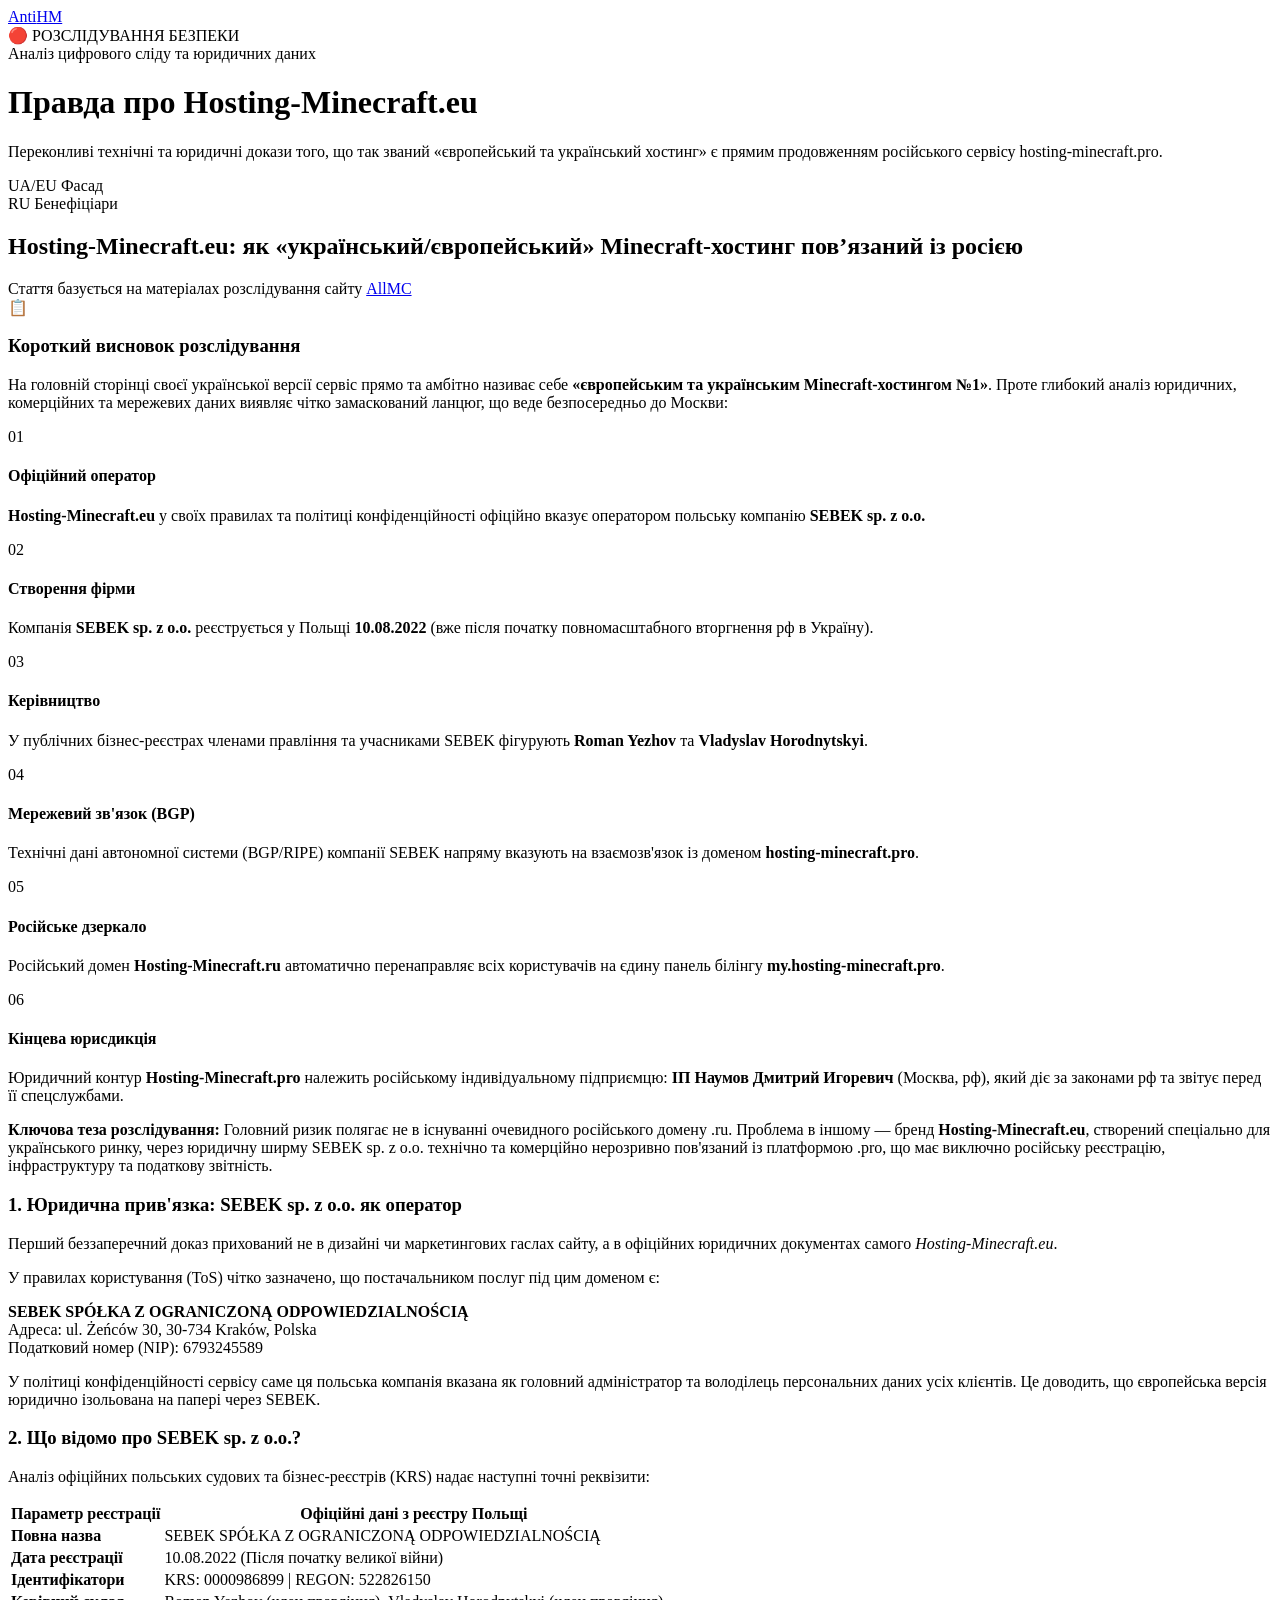
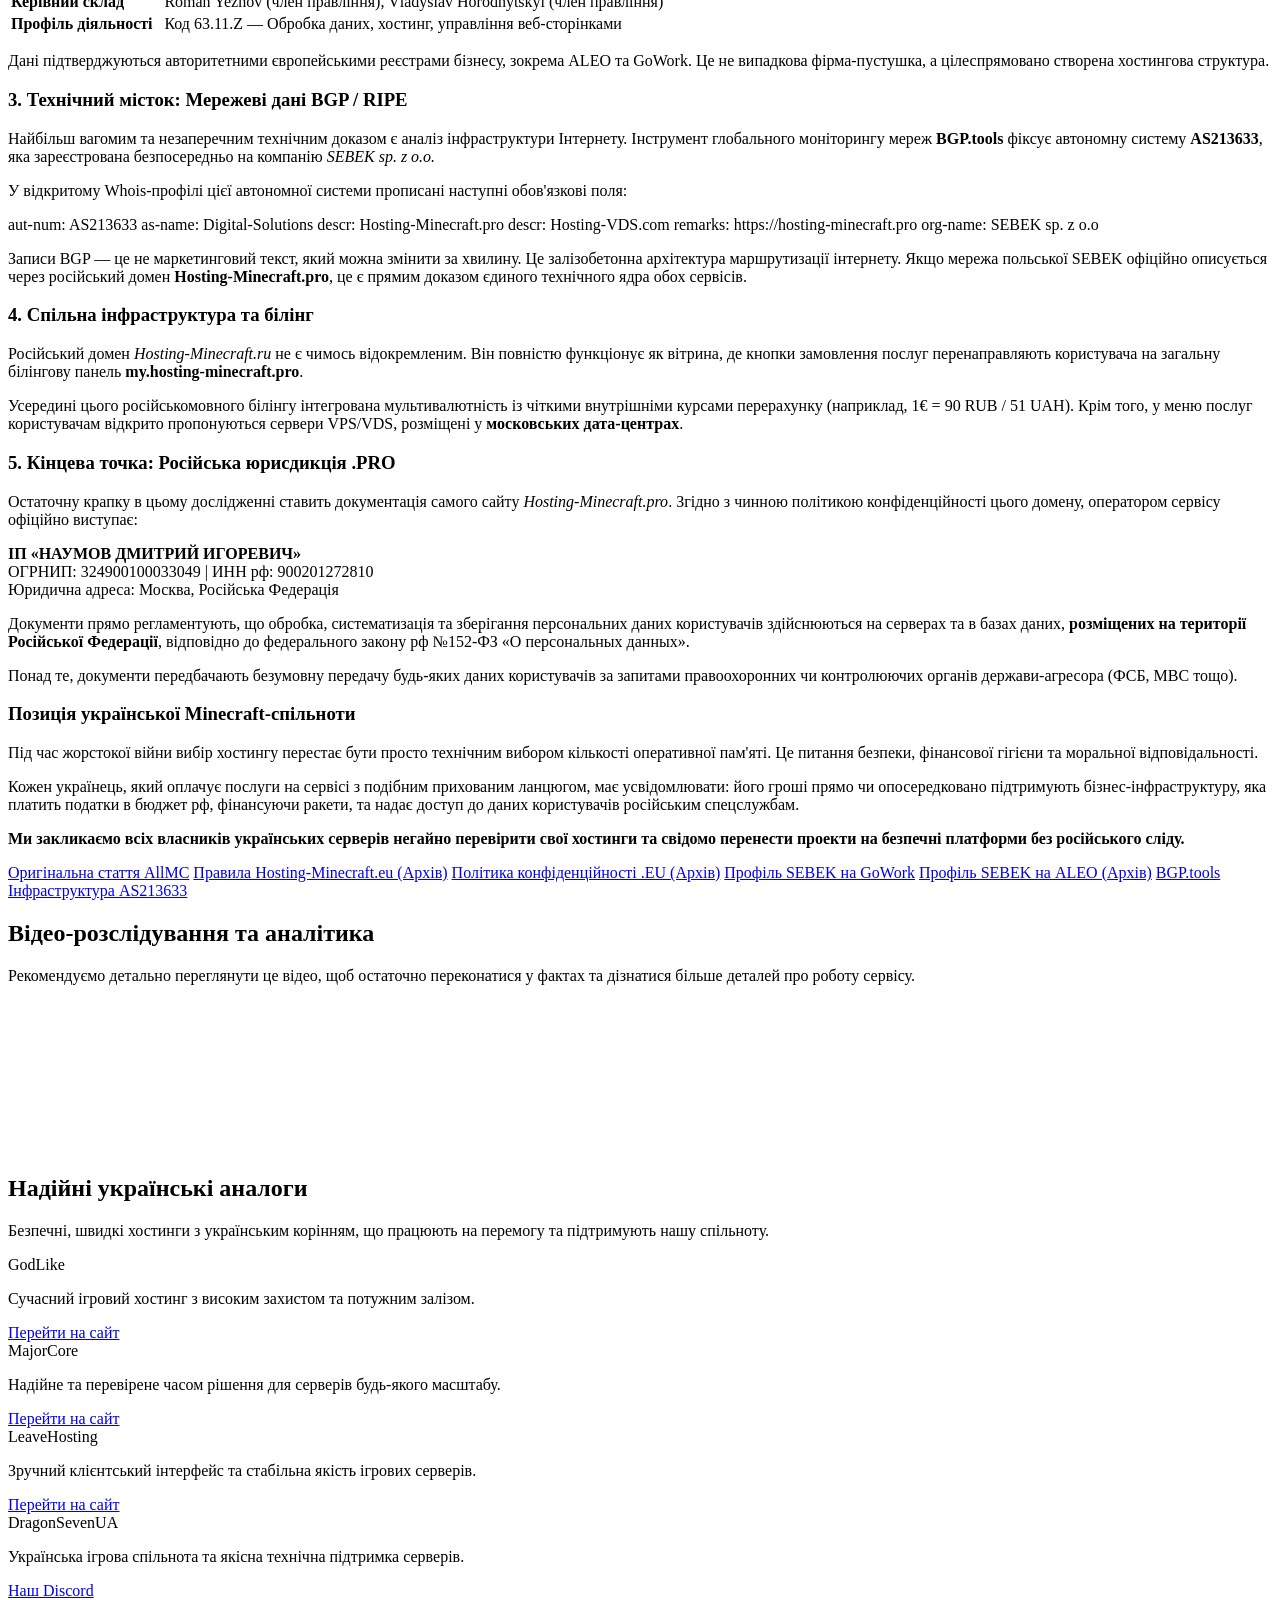
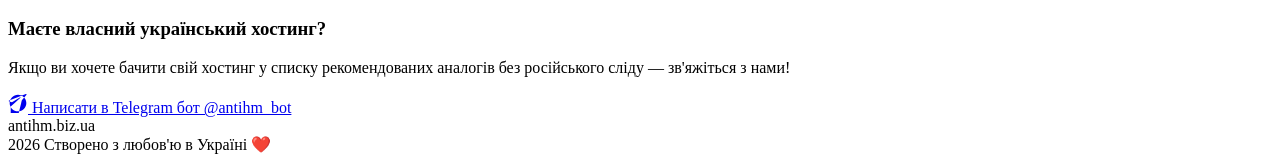
==== index.html @ f7b4a71f "Rename index(1).html to index.html" ====
<!DOCTYPE html>
<html lang="uk">
<head>
    <meta charset="UTF-8">
    <meta name="viewport" content="width=device-width, initial-scale=1.0">
    <title>AntiHM — Маска знята: Хто стоїть за Hosting-Minecraft</title>
    <link rel="preconnect" href="https://fonts.googleapis.com">
    <link rel="preconnect" href="https://fonts.gstatic.com" crossorigin>
    <link href="https://fonts.googleapis.com/css2?family=Plus+Jakarta+Sans:wght@400;500;600;700;800&family=Space+Grotesk:wght@500;700&display=swap" rel="stylesheet">
    <link rel="stylesheet" href="style.css">
</head>
<body>

    <!-- Навігаційна панель -->
    <nav class="navbar">
        <div class="nav-container">
            <a href="#" class="logo">Anti<span>HM</span></a>
            <div class="badge-investigation">🔴 РОЗСЛІДУВАННЯ БЕЗПЕКИ</div>
        </div>
    </nav>

    <!-- Головний екран (Hero) -->
    <header class="hero">
        <div class="hero-overlay"></div>
        <div class="container hero-content">
            <span class="subtitle">Аналіз цифрового сліду та юридичних даних</span>
            <h1>Правда про <span class="text-blue">Hosting-Minecraft.eu</span></h1>
            <p class="hero-lead">
                Переконливі технічні та юридичні докази того, що так званий «європейський та український хостинг» є прямим продовженням російського сервісу <span class="text-red">hosting-minecraft.pro</span>.
            </p>
            <div class="hero-badges">
                <div class="h-badge"><span class="dot blue"></span> UA/EU Фасад</div>
                <div class="h-badge"><span class="dot red"></span> RU Бенефіціари</div>
            </div>
        </div>
    </header>

    <div class="container">
        <!-- Головна стаття -->
        <main class="main-card">
            <div class="article-header">
                <h2>Hosting-Minecraft.eu: як «український/європейський» Minecraft-хостинг пов’язаний із росією</h2>
                <div class="meta-source">Стаття базується на матеріалах розслідування сайту <a href="https://allmc.in.ua/blog/hosting-minecraft-eu" target="_blank">AllMC</a></div>
            </div>

            <!-- Короткий висновок з інтерактивним ланцюгом -->
            <section class="verdict-section">
                <div class="verdict-title">
                    <span class="icon">📋</span>
                    <h3>Короткий висновок розслідування</h3>
                </div>
                <p>
                    На головній сторінці своєї української версії сервіс прямо та амбітно називає себе <strong>«європейським та українським Minecraft-хостингом №1»</strong>. Проте глибокий аналіз юридичних, комерційних та мережевих даних виявляє чітко замаскований ланцюг, що веде безпосередньо до Москви:
                </p>

                <!-- Візуальний ланцюжок доказів -->
                <div class="timeline">
                    <div class="timeline-item item-blue">
                        <div class="tl-number">01</div>
                        <div class="tl-content">
                            <h4>Офіційний оператор</h4>
                            <p><strong>Hosting-Minecraft.eu</strong> у своїх правилах та політиці конфіденційності офіційно вказує оператором польську компанію <strong>SEBEK sp. z o.o.</strong></p>
                        </div>
                    </div>
                    <div class="timeline-item item-neutral">
                        <div class="tl-number">02</div>
                        <div class="tl-content">
                            <h4>Створення фірми</h4>
                            <p>Компанія <strong>SEBEK sp. z o.o.</strong> реєструється у Польщі <strong>10.08.2022</strong> (вже після початку повномасштабного вторгнення рф в Україну).</p>
                        </div>
                    </div>
                    <div class="timeline-item item-neutral">
                        <div class="tl-number">03</div>
                        <div class="tl-content">
                            <h4>Керівництво</h4>
                            <p>У публічних бізнес-реєстрах членами правління та учасниками SEBEK фігурують <strong>Roman Yezhov</strong> та <strong>Vladyslav Horodnytskyi</strong>.</p>
                        </div>
                    </div>
                    <div class="timeline-item item-purple">
                        <div class="tl-number">04</div>
                        <div class="tl-content">
                            <h4>Мережевий зв'язок (BGP)</h4>
                            <p>Технічні дані автономної системи (BGP/RIPE) компанії SEBEK напряму вказують на взаємозв'язок із доменом <strong class="text-red">hosting-minecraft.pro</strong>.</p>
                        </div>
                    </div>
                    <div class="timeline-item item-red">
                        <div class="tl-number">05</div>
                        <div class="tl-content">
                            <h4>Російське дзеркало</h4>
                            <p>Російський домен <strong>Hosting-Minecraft.ru</strong> автоматично перенаправляє всіх користувачів на єдину панель білінгу <strong>my.hosting-minecraft.pro</strong>.</p>
                        </div>
                    </div>
                    <div class="timeline-item item-critical">
                        <div class="tl-number">06</div>
                        <div class="tl-content">
                            <h4>Кінцева юрисдикція</h4>
                            <p>Юридичний контур <strong>Hosting-Minecraft.pro</strong> належить російському індивідуальному підприємцю: <strong>ІП Наумов Дмитрий Игоревич</strong> (Москва, рф), який діє за законами рф та звітує перед її спецслужбами.</p>
                        </div>
                    </div>
                </div>

                <div class="verdict-summary">
                    <strong>Ключова теза розслідування:</strong> Головний ризик полягає не в існуванні очевидного російського домену .ru. Проблема в іншому — бренд <strong>Hosting-Minecraft.eu</strong>, створений спеціально для українського ринку, через юридичну ширму SEBEK sp. z o.o. технічно та комерційно нерозривно пов'язаний із платформою .pro, що має виключно російську реєстрацію, інфраструктуру та податкову звітність.
                </div>
            </section>

            <!-- Блок 1 -->
            <section class="article-section">
                <h3>1. Юридична прив'язка: SEBEK sp. z o.o. як оператор</h3>
                <p>Перший беззаперечний доказ прихований не в дизайні чи маркетингових гаслах сайту, а в офіційних юридичних документах самого <em>Hosting-Minecraft.eu</em>.</p>
                <p>У правилах користування (ToS) чітко зазначено, що постачальником послуг під цим доменом є:</p>
                <div class="doc-quote">
                    <strong>SEBEK SPÓŁKA Z OGRANICZONĄ ODPOWIEDZIALNOŚCIĄ</strong><br>
                    <span>Адреса:</span> ul. Żeńców 30, 30-734 Kraków, Polska<br>
                    <span>Податковий номер (NIP):</span> 6793245589
                </div>
                <p>У політиці конфіденційності сервісу саме ця польська компанія вказана як головний адміністратор та володілець персональних даних усіх клієнтів. Це доводить, що європейська версія юридично ізольована на папері через SEBEK.</p>
            </section>

            <!-- Блок 2 -->
            <section class="article-section">
                <h3>2. Що відомо про SEBEK sp. z o.o.?</h3>
                <p>Аналіз офіційних польських судових та бізнес-реєстрів (KRS) надає наступні точні реквізити:</p>
                <div class="table-container">
                    <table class="styled-table">
                        <thead>
                            <tr>
                                <th>Параметр реєстрації</th>
                                <th>Офіційні дані з реєстру Польщі</th>
                            </tr>
                        </thead>
                        <tbody>
                            <tr>
                                <td><strong>Повна назва</strong></td>
                                <td>SEBEK SPÓŁKA Z OGRANICZONĄ ODPOWIEDZIALNOŚCIĄ</td>
                            </tr>
                            <tr>
                                <td><strong>Дата реєстрації</strong></td>
                                <td class="highlight-date">10.08.2022 (Після початку великої війни)</td>
                            </tr>
                            <tr>
                                <td><strong>Ідентифікатори</strong></td>
                                <td>KRS: 0000986899 | REGON: 522826150</td>
                            </tr>
                            <tr>
                                <td><strong>Керівний склад</strong></td>
                                <td>Roman Yezhov (член правління), Vladyslav Horodnytskyi (член правління)</td>
                            </tr>
                            <tr>
                                <td><strong>Профіль діяльності</strong></td>
                                <td>Код 63.11.Z — Обробка даних, хостинг, управління веб-сторінками</td>
                            </tr>
                        </tbody>
                    </table>
                </div>
                <p>Дані підтверджуються авторитетними європейськими реєстрами бізнесу, зокрема ALEO та GoWork. Це не випадкова фірма-пустушка, а цілеспрямовано створена хостингова структура.</p>
            </section>

            <!-- Блок 3 -->
            <section class="article-section">
                <h3>3. Технічний місток: Мережеві дані BGP / RIPE</h3>
                <p>Найбільш вагомим та незаперечним технічним доказом є аналіз інфраструктури Інтернету. Інструмент глобального моніторингу мереж <strong>BGP.tools</strong> фіксує автономну систему <strong>AS213633</strong>, яка зареєстрована безпосередньо на компанію <em>SEBEK sp. z o.o.</em></p>
                <p>У відкритому Whois-профілі цієї автономної системи прописані наступні обов'язкові поля:</p>
                <div class="code-box">
aut-num:   AS213633
as-name:   Digital-Solutions
descr:     Hosting-Minecraft.pro
descr:     Hosting-VDS.com
remarks:   https://hosting-minecraft.pro
org-name:  SEBEK sp. z o.o</div>
                <p>Записи BGP — це не маркетинговий текст, який можна змінити за хвилину. Це залізобетонна архітектура маршрутизації інтернету. Якщо мережа польської SEBEK офіційно описується через російський домен <strong>Hosting-Minecraft.pro</strong>, це є прямим доказом єдиного технічного ядра обох сервісів.</p>
            </section>

            <!-- Блок 4 -->
            <section class="article-section">
                <h3>4. Спільна інфраструктура та білінг</h3>
                <p>Російський домен <em>Hosting-Minecraft.ru</em> не є чимось відокремленим. Він повністю функціонує як вітрина, де кнопки замовлення послуг перенаправляють користувача на загальну білінгову панель <strong>my.hosting-minecraft.pro</strong>.</p>
                <p>Усередині цього російськомовного білінгу інтегрована мультивалютність із чіткими внутрішніми курсами перерахунку (наприклад, 1€ = 90 RUB / 51 UAH). Крім того, у меню послуг користувачам відкрито пропонуються сервери VPS/VDS, розміщені у <strong>московських дата-центрах</strong>.</p>
            </section>

            <!-- Блок 5 -->
            <section class="article-section">
                <h3>5. Кінцева точка: Російська юрисдикція .PRO</h3>
                <p>Остаточну крапку в цьому дослідженні ставить документація самого сайту <em>Hosting-Minecraft.pro</em>. Згідно з чинною політикою конфіденційності цього домену, оператором сервісу офіційно виступає:</p>
                <div class="doc-quote quote-red">
                    <strong>ІП «НАУМОВ ДМИТРИЙ ИГОРЕВИЧ»</strong><br>
                    <span>ОГРНИП:</span> 324900100033049 | <span>ИНН рф:</span> 900201272810<br>
                    <span>Юридична адреса:</span> Москва, Російська Федерація
                </div>
                <p>Документи прямо регламентують, що обробка, систематизація та зберігання персональних даних користувачів здійснюються на серверах та в базах даних, <strong>розміщених на території Російської Федерації</strong>, відповідно до федерального закону рф №152-ФЗ «О персональных данных».</p>
                <p>Понад те, документи передбачають безумовну передачу будь-яких даних користувачів за запитами правоохоронних чи контролюючих органів держави-агресора (ФСБ, МВС тощо).</p>
            </section>

            <!-- Висновок моніторингу -->
            <section class="article-section position-section">
                <h3>Позиція української Minecraft-спільноти</h3>
                <p>Під час жорстокої війни вибір хостингу перестає бути просто технічним вибором кількості оперативної пам'яті. Це питання безпеки, фінансової гігієни та моральної відповідальності.</p>
                <p>Кожен українець, який оплачує послуги на сервісі з подібним прихованим ланцюгом, має усвідомлювати: його гроші прямо чи опосередковано підтримують бізнес-інфраструктуру, яка платить податки в бюджет рф, фінансуючи ракети, та надає доступ до даних користувачів російським спецслужбам.</p>
                <p><strong>Ми закликаємо всіх власників українських серверів негайно перевірити свої хостинги та свідомо перенести проекти на безпечні платформи без російського сліду.</strong></p>
            </section>

            <!-- Кнопки з доказами -->
            <div class="evidence-grid">
                <a href="https://allmc.in.ua/blog/hosting-minecraft-eu" target="_blank" class="btn-evidence btn-blue">Оригінальна стаття AllMC</a>
                <a href="https://web.archive.org/web/20260410192201/https://hosting-minecraft.eu/tos.html" target="_blank" class="btn-evidence">Правила Hosting-Minecraft.eu (Архів)</a>
                <a href="https://web.archive.org/web/20260116004714/https://hosting-minecraft.eu/privacy-policy.html" target="_blank" class="btn-evidence">Політика конфіденційності .EU (Архів)</a>
                <a href="https://www.gowork.pl/sebek-sp.-z-o.o.%2C25991092/dane-kontaktowe-firmy" target="_blank" class="btn-evidence">Профіль SEBEK на GoWork</a>
                <a href="https://web.archive.org/web/20260601112201/https%3A%2F%2Faleo.com%2Fpl%2Ffirma%2Fsebek-spolka-z-ograniczona-odpowiedzialnoscia-krakow" target="_blank" class="btn-evidence">Профіль SEBEK на ALEO (Архів)</a>
                <a href="https://allmc.in.ua/blog/hosting-minecraft-eu#user-content-fnref-bgp-as" target="_blank" class="btn-evidence">BGP.tools Інфраструктура AS213633</a>
            </div>
        </main>

        <!-- Відео докази -->
        <section class="video-section">
            <div class="section-title-center">
                <h2>Відео-розслідування та аналітика</h2>
                <p>Рекомендуємо детально переглянути це відео, щоб остаточно переконатися у фактах та дізнатися більше деталей про роботу сервісу.</p>
            </div>
            <div class="video-card">
                <div class="video-wrapper">
                    <iframe src="https://www.youtube.com/embed/1jMU-OqHfv8?start=12" title="YouTube відео розслідування" frameborder="0" allow="accelerometer; autoplay; clipboard-write; encrypted-media; gyroscope; picture-in-picture; web-share" allowfullscreen></iframe>
                </div>
            </div>
        </section>

        <!-- Альтернативи -->
        <section class="alternatives-section">
            <div class="section-title-center">
                <h2>Надійні українські аналоги</h2>
                <p>Безпечні, швидкі хостинги з українським корінням, що працюють на перемогу та підтримують нашу спільноту.</p>
            </div>
            <div class="cards-grid">
                <div class="alt-card card-glow-blue">
                    <div class="card-brand">GodLike</div>
                    <p>Сучасний ігровий хостинг з високим захистом та потужним залізом.</p>
                    <a href="https://godlike.host/ua/" target="_blank" class="card-link">Перейти на сайт</a>
                </div>
                <div class="alt-card card-glow-blue">
                    <div class="card-brand">MajorCore</div>
                    <p>Надійне та перевірене часом рішення для серверів будь-якого масштабу.</p>
                    <a href="https://majorcore.com/game" target="_blank" class="card-link">Перейти на сайт</a>
                </div>
                <div class="alt-card card-glow-blue">
                    <div class="card-brand">LeaveHosting</div>
                    <p>Зручний клієнтський інтерфейс та стабільна якість ігрових серверів.</p>
                    <a href="https://client.leavehosting.com/" target="_blank" class="card-link">Перейти на сайт</a>
                </div>
                <div class="alt-card card-glow-blue">
                    <div class="card-brand">DragonSevenUA</div>
                    <p>Українська ігрова спільнота та якісна технічна підтримка серверів.</p>
                    <a href="https://discord.gg/q99X2ajT8p" target="_blank" class="card-link btn-discord">Наш Discord</a>
                </div>
            </div>
        </section>

        <!-- Заклик до дії (CTA) -->
        <section class="cta-card">
            <div class="cta-content">
                <h3>Маєте власний український хостинг?</h3>
                <p>Якщо ви хочете бачити свій хостинг у списку рекомендованих аналогів без російського сліду — зв'яжіться з нами!</p>
                <a href="https://t.me/antihm_bot" target="_blank" class="btn-tg">
                    <svg width="20" height="20" viewBox="0 0 24 24" fill="currentColor"><path d="M12 2C6.48 2 2 6.48 2 12s4.48 10 10 10 10-4.48 10-10S17.52 2 12 2zm4.64 6.8c-.15.45-5.3 21.6-5.3 21.6s-.08.23-.27.23c-.12 0-.23-.07-.23-.07l-4.14-3.14-2.18 2.1c-.13.13-.3.2-.48.2-.15 0-.3-.04-.43-.13-.23-.15-.35-.4-.35-.68V16.3l11.66-10.58c.12-.1.17-.26.1-.4-.06-.15-.22-.22-.38-.17L4.76 11.2 1.34 10.1c-.34-.1-.54-.45-.44-.78.07-.22.25-.38.48-.43l20-7.7c.33-.13.7.03.83.36.05.14.05.3 0 .45z"/></svg>
                    Написати в Telegram бот @antihm_bot
                </a>
            </div>
        </section>
    </div>

    <!-- Підвал сайту -->
    <footer class="footer">
        <div class="container footer-content">
            <div class="footer-domain">antihm.biz.ua</div>
            <div class="footer-love">
                2026 Створено з любов'ю в <span class="flag-blue">Ук</span><span class="flag-yellow">раїні</span> ❤️
            </div>
        </div>
    </footer>

</body>
</html>
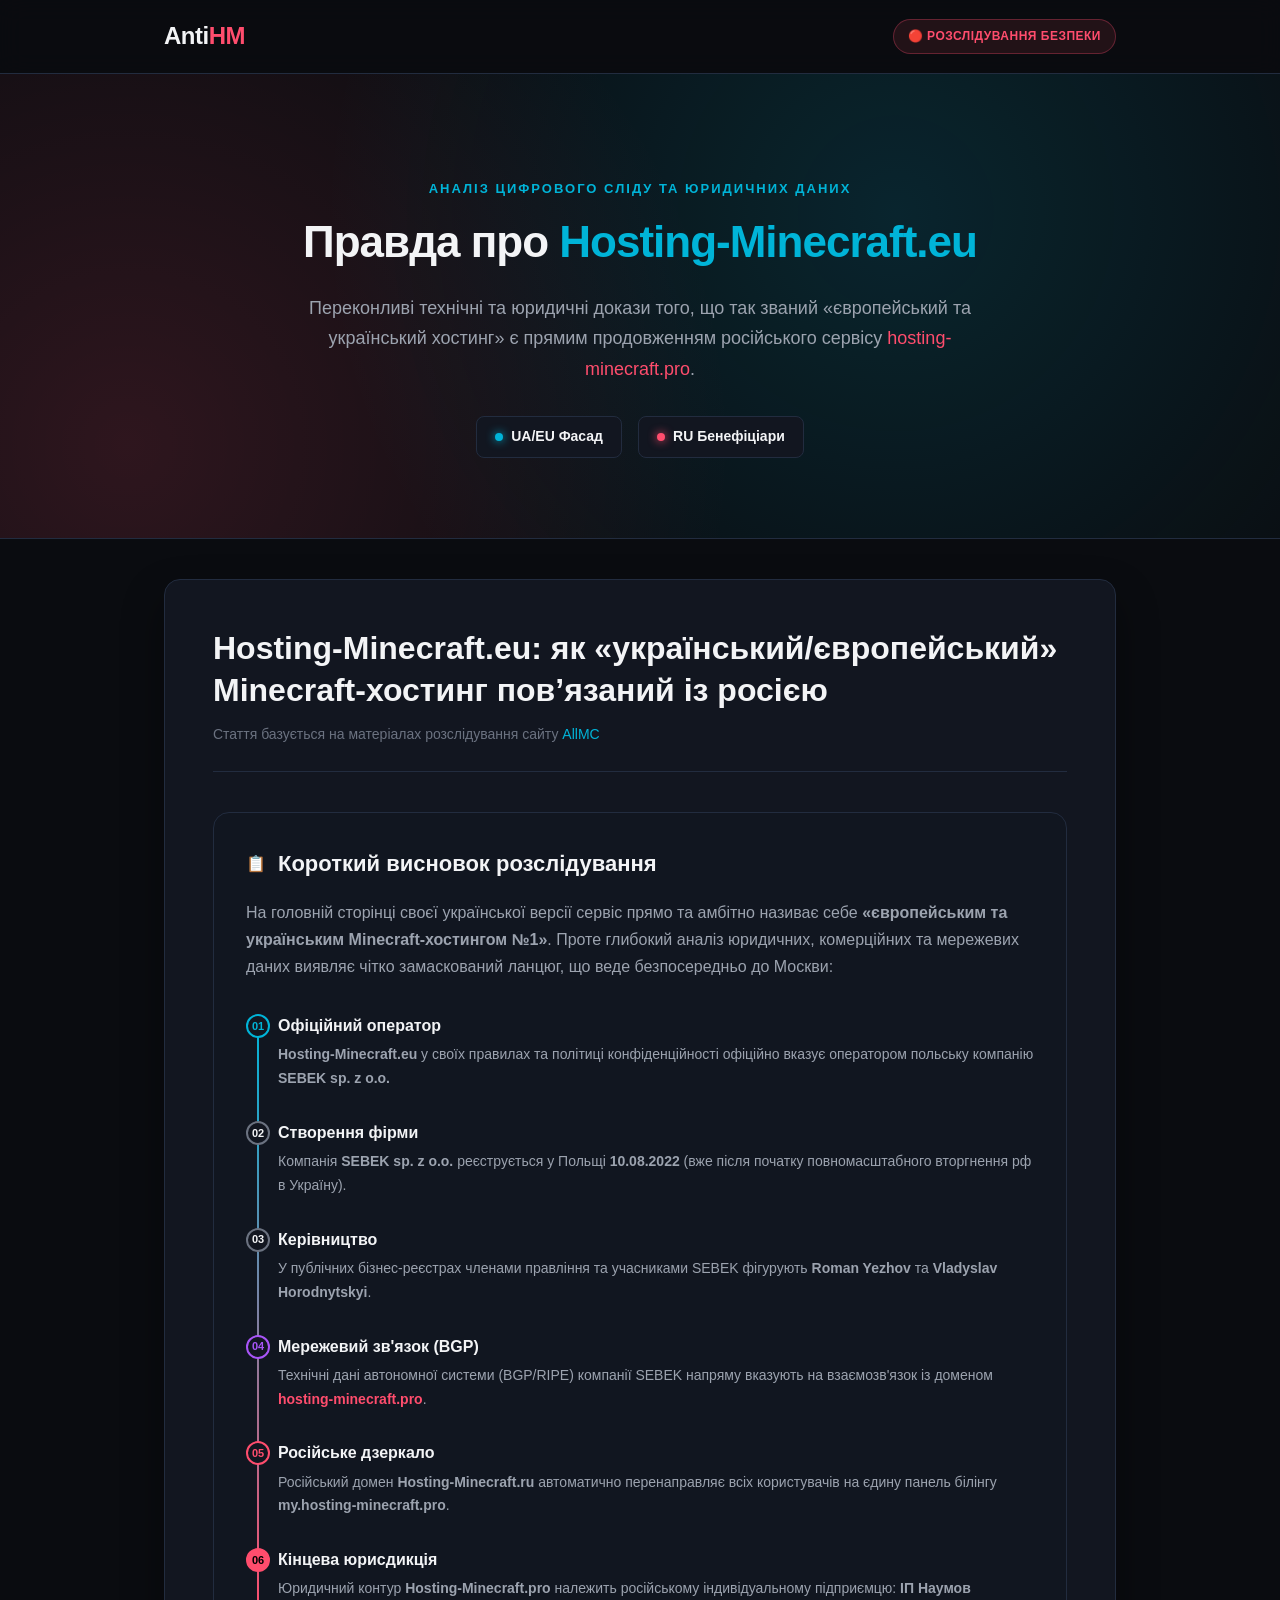
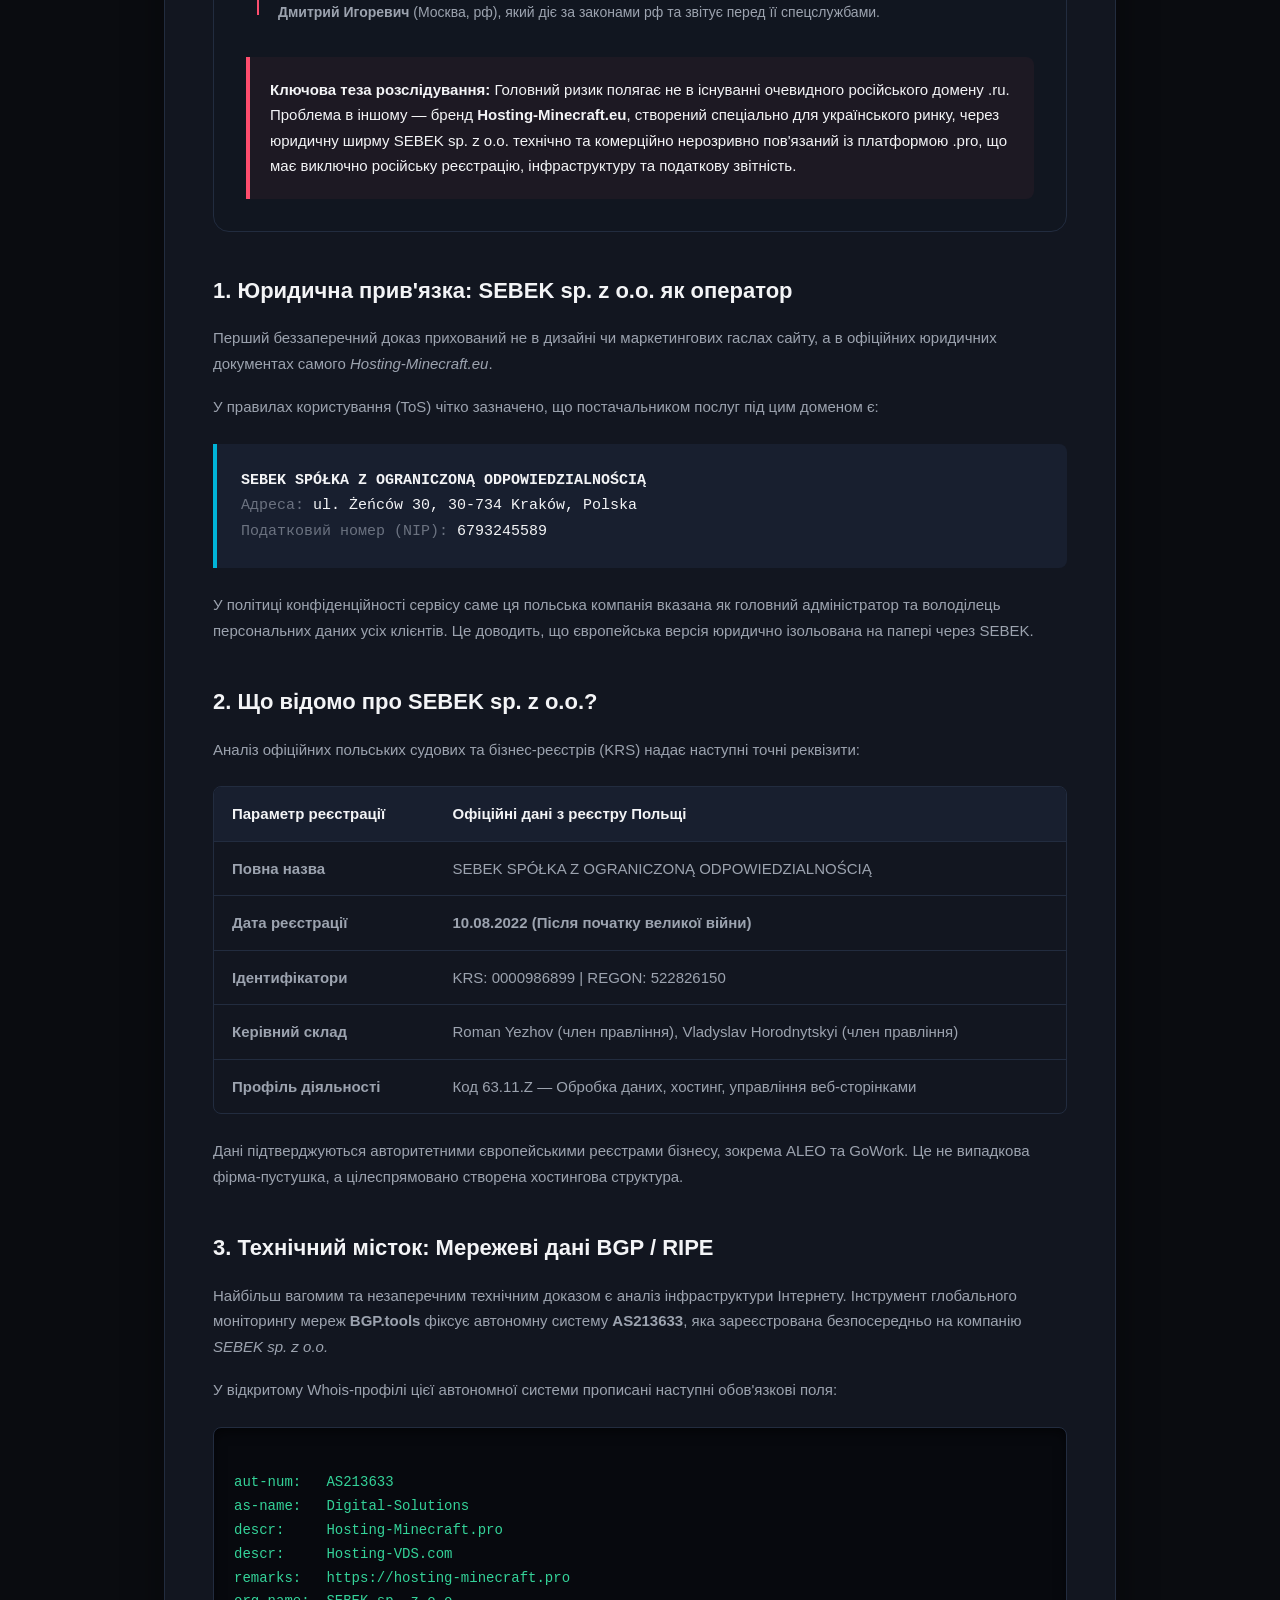
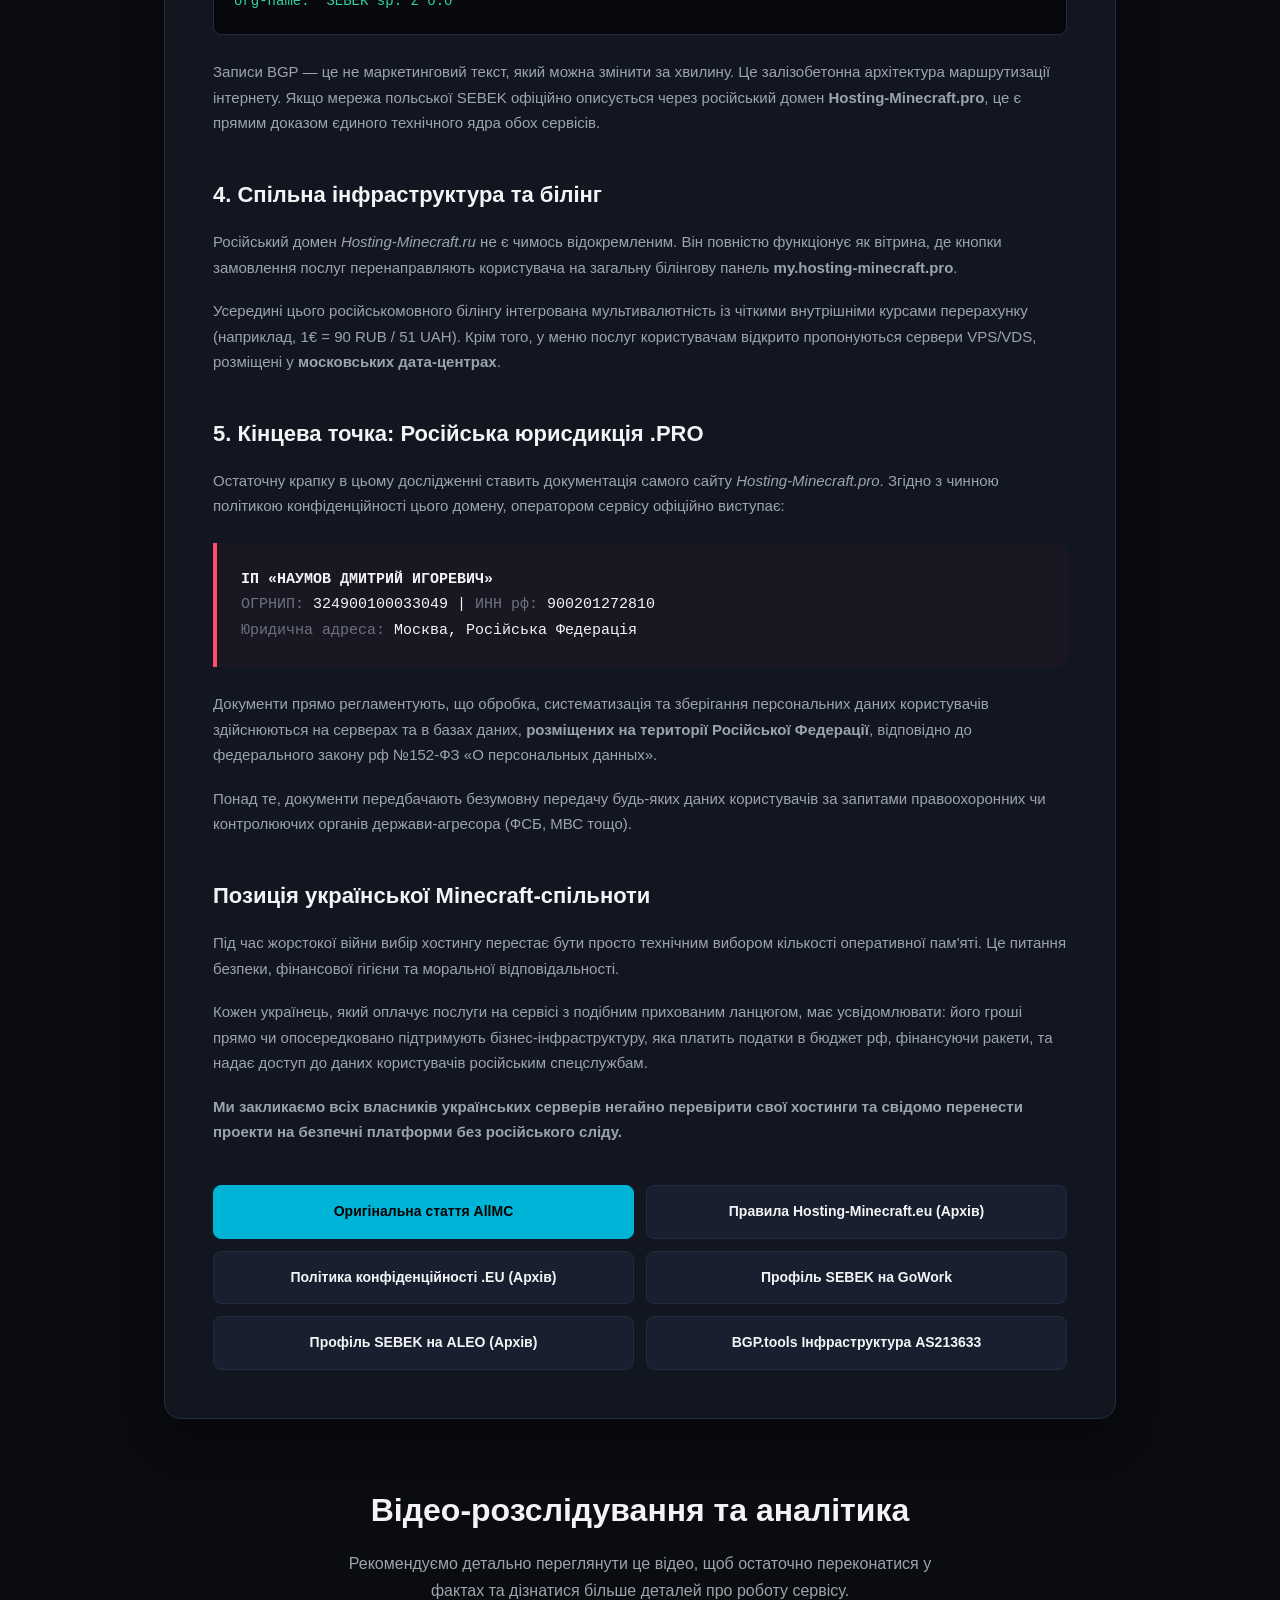
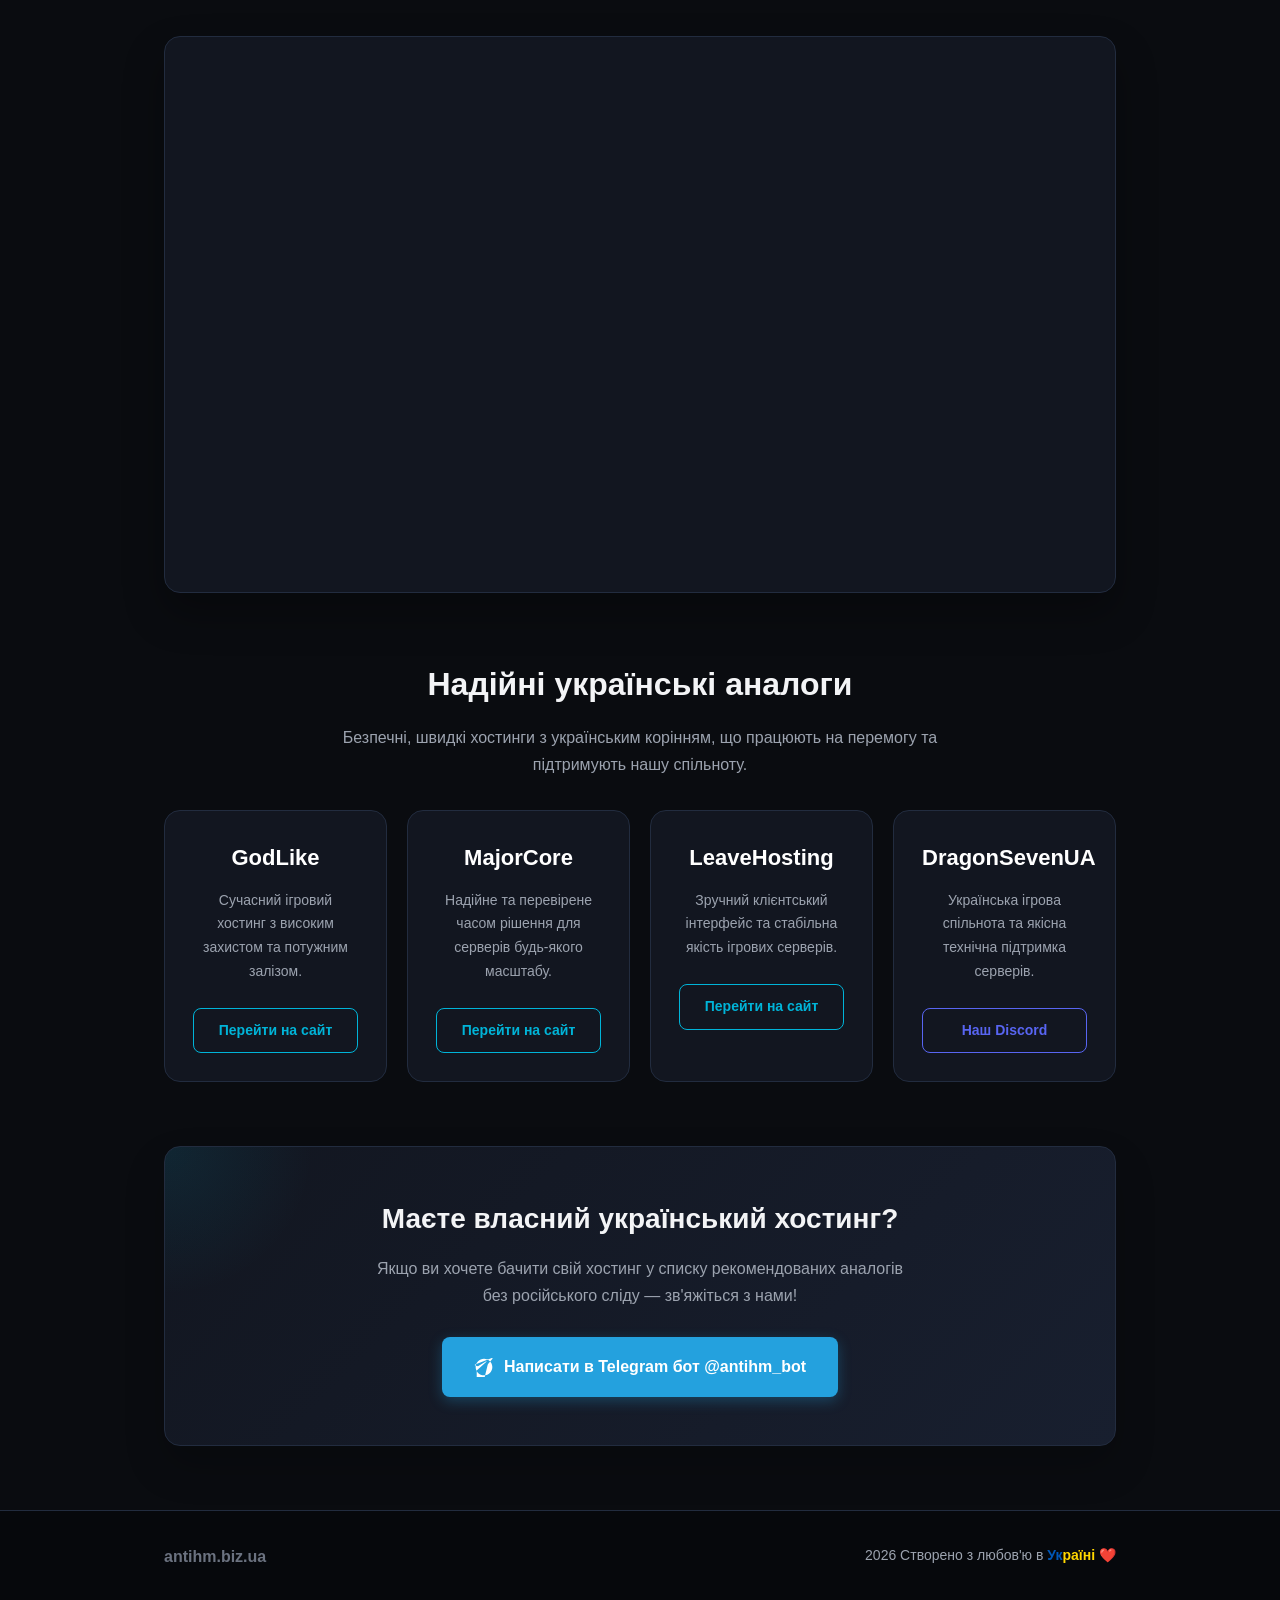
==== commit 98b6154a: "Update BGP.tools link to archived version" ====
--- a/index.html
+++ b/index.html
@@ -206,7 +206,7 @@
                 <a href="https://web.archive.org/web/20260116004714/https://hosting-minecraft.eu/privacy-policy.html" target="_blank" class="btn-evidence">Політика конфіденційності .EU (Архів)</a>
                 <a href="https://www.gowork.pl/sebek-sp.-z-o.o.%2C25991092/dane-kontaktowe-firmy" target="_blank" class="btn-evidence">Профіль SEBEK на GoWork</a>
                 <a href="https://web.archive.org/web/20260601112201/https%3A%2F%2Faleo.com%2Fpl%2Ffirma%2Fsebek-spolka-z-ograniczona-odpowiedzialnoscia-krakow" target="_blank" class="btn-evidence">Профіль SEBEK на ALEO (Архів)</a>
-                <a href="https://allmc.in.ua/blog/hosting-minecraft-eu#user-content-fnref-bgp-as" target="_blank" class="btn-evidence">BGP.tools Інфраструктура AS213633</a>
+                <a href="https://web.archive.org/web/20260601111341/https://bgp.tools/as/213633" target="_blank" class="btn-evidence">BGP.tools Інфраструктура AS213633</a>
             </div>
         </main>
 
--- a/style.css
+++ b/style.css
@@ -0,0 +1,664 @@
+/* Глобальні налаштування стилів бренду AntiHM */
+:root {
+    --bg-main: #0a0c10;
+    --bg-card: #121620;
+    --bg-card-light: #181f2f;
+    --text-primary: #f3f4f6;
+    --text-secondary: #9ca3af;
+    --text-muted: #6b7280;
+    
+    /* Колірна палітра: Червоний та Блакитний за запитом користувача */
+    --accent-blue: #00b4d8;
+    --accent-blue-glow: rgba(0, 180, 216, 0.15);
+    --accent-blue-hover: #0096c7;
+    
+    --accent-red: #ff4d6d;
+    --accent-red-glow: rgba(255, 77, 109, 0.15);
+    --accent-red-hover: #ff758f;
+    
+    --border-color: #222c3f;
+    --radius-lg: 16px;
+    --radius-md: 8px;
+    --transition: all 0.3s cubic-bezier(0.4, 0, 0.2, 1);
+}
+
+* {
+    box-sizing: border-box;
+    margin: 0;
+    padding: 0;
+}
+
+body {
+    font-family: 'Plus Jakarta Sans', sans-serif;
+    background-color: var(--bg-main);
+    color: var(--text-primary);
+    line-height: 1.7;
+    overflow-x: hidden;
+}
+
+.container {
+    max-width: 1000px;
+    margin: 0 auto;
+    padding: 0 24px;
+}
+
+/* Навігація */
+.navbar {
+    background-color: rgba(10, 12, 16, 0.8);
+    backdrop-filter: blur(12px);
+    border-bottom: 1px solid var(--border-color);
+    position: sticky;
+    top: 0;
+    z-index: 100;
+    padding: 16px 0;
+}
+
+.nav-container {
+    display: flex;
+    justify-content: space-between;
+    align-items: center;
+    max-width: 1000px;
+    margin: 0 auto;
+    padding: 0 24px;
+}
+
+.logo {
+    font-family: 'Space Grotesk', sans-serif;
+    font-size: 24px;
+    font-weight: 700;
+    color: var(--text-primary);
+    text-decoration: none;
+    letter-spacing: -0.5px;
+}
+
+.logo span {
+    color: var(--accent-red);
+}
+
+.badge-investigation {
+    background-color: rgba(255, 77, 109, 0.1);
+    border: 1px solid rgba(255, 77, 109, 0.3);
+    color: var(--accent-red);
+    padding: 6px 14px;
+    border-radius: 30px;
+    font-size: 12px;
+    font-weight: 700;
+    letter-spacing: 0.5px;
+}
+
+/* Головний екран Hero */
+.hero {
+    position: relative;
+    padding: 100px 0 80px 0;
+    background: radial-gradient(circle at 70% 30%, var(--accent-blue-glow) 0%, transparent 60%),
+                radial-gradient(circle at 10% 80%, var(--accent-red-glow) 0%, transparent 50%);
+    text-align: center;
+    border-bottom: 1px solid var(--border-color);
+}
+
+.hero-content {
+    position: relative;
+    z-index: 2;
+}
+
+.subtitle {
+    display: inline-block;
+    color: var(--accent-blue);
+    font-size: 13px;
+    font-weight: 700;
+    text-transform: uppercase;
+    letter-spacing: 2px;
+    margin-bottom: 16px;
+}
+
+.hero h1 {
+    font-family: 'Space Grotesk', sans-serif;
+    font-size: 44px;
+    font-weight: 700;
+    line-height: 1.2;
+    margin-bottom: 24px;
+    letter-spacing: -1px;
+}
+
+.text-blue { color: var(--accent-blue); }
+.text-red { color: var(--accent-red); }
+
+.hero-lead {
+    font-size: 18px;
+    color: var(--text-secondary);
+    max-width: 720px;
+    margin: 0 auto 32px auto;
+}
+
+.hero-badges {
+    display: flex;
+    justify-content: center;
+    gap: 16px;
+}
+
+.h-badge {
+    background: var(--bg-card);
+    border: 1px solid var(--border-color);
+    padding: 8px 18px;
+    border-radius: var(--radius-md);
+    font-size: 14px;
+    font-weight: 600;
+    display: flex;
+    align-items: center;
+    gap: 8px;
+}
+
+.dot {
+    width: 8px;
+    height: 8px;
+    border-radius: 50%;
+}
+.dot.blue { background-color: var(--accent-blue); box-shadow: 0 0 10px var(--accent-blue); }
+.dot.red { background-color: var(--accent-red); box-shadow: 0 0 10px var(--accent-red); }
+
+/* Головна картка статті */
+.main-card {
+    background-color: var(--bg-card);
+    border: 1px solid var(--border-color);
+    border-radius: var(--radius-lg);
+    padding: 48px;
+    margin-top: 40px;
+    box-shadow: 0 20px 40px rgba(0, 0, 0, 0.4);
+}
+
+.article-header {
+    margin-bottom: 40px;
+    border-bottom: 1px solid var(--border-color);
+    padding-bottom: 24px;
+}
+
+.article-header h2 {
+    font-family: 'Space Grotesk', sans-serif;
+    font-size: 32px;
+    font-weight: 700;
+    line-height: 1.3;
+    margin-bottom: 12px;
+}
+
+.meta-source {
+    font-size: 14px;
+    color: var(--text-muted);
+}
+
+.meta-source a {
+    color: var(--accent-blue);
+    text-decoration: none;
+    font-weight: 500;
+}
+
+.meta-source a:hover {
+    text-decoration: underline;
+}
+
+/* Розділ Висновку та Ланцюжка */
+.verdict-section {
+    background-color: rgba(18, 22, 32, 0.6);
+    border: 1px solid var(--border-color);
+    border-radius: var(--radius-lg);
+    padding: 32px;
+    margin-bottom: 40px;
+}
+
+.verdict-title {
+    display: flex;
+    align-items: center;
+    gap: 12px;
+    margin-bottom: 16px;
+}
+
+.verdict-title h3 {
+    font-family: 'Space Grotesk', sans-serif;
+    font-size: 22px;
+    color: var(--text-primary);
+}
+
+.verdict-section p {
+    color: var(--text-secondary);
+    margin-bottom: 32px;
+}
+
+/* Гарний кастомний таймлайн */
+.timeline {
+    position: relative;
+    padding-left: 32px;
+    margin-bottom: 32px;
+}
+
+.timeline::before {
+    content: '';
+    position: absolute;
+    left: 11px;
+    top: 10px;
+    bottom: 10px;
+    width: 2px;
+    background: linear-gradient(to bottom, var(--accent-blue), var(--accent-red));
+}
+
+.timeline-item {
+    position: relative;
+    margin-bottom: 28px;
+}
+
+.timeline-item:last-child {
+    margin-bottom: 0;
+}
+
+.tl-number {
+    position: absolute;
+    left: -32px;
+    top: 2px;
+    width: 24px;
+    height: 24px;
+    border-radius: 50%;
+    font-size: 11px;
+    font-weight: 700;
+    display: flex;
+    align-items: center;
+    justify-content: center;
+    z-index: 2;
+    background-color: var(--bg-card);
+    border: 2px solid var(--text-muted);
+}
+
+.item-blue .tl-number { border-color: var(--accent-blue); color: var(--accent-blue); }
+.item-red .tl-number { border-color: var(--accent-red); color: var(--accent-red); }
+.item-purple .tl-number { border-color: #a855f7; color: #a855f7; }
+.item-critical .tl-number { background-color: var(--accent-red); border-color: var(--accent-red); color: #000; }
+
+.tl-content h4 {
+    font-size: 16px;
+    font-weight: 600;
+    margin-bottom: 4px;
+}
+
+.tl-content p {
+    font-size: 14px;
+    color: var(--text-secondary);
+    margin-bottom: 0;
+}
+
+.verdict-summary {
+    background-color: rgba(255, 77, 109, 0.05);
+    border-left: 4px solid var(--accent-red);
+    padding: 20px;
+    border-radius: 0 var(--radius-md) var(--radius-md) 0;
+    font-size: 15px;
+    color: var(--text-primary);
+}
+
+/* Секції Тексту Статті */
+.article-section {
+    margin-bottom: 40px;
+}
+
+.article-section h3 {
+    font-family: 'Space Grotesk', sans-serif;
+    font-size: 22px;
+    margin-bottom: 16px;
+    color: var(--text-primary);
+}
+
+.article-section p {
+    color: var(--text-secondary);
+    margin-bottom: 18px;
+    font-size: 15px;
+}
+
+/* Юридичні Цитати / Документи */
+.doc-quote {
+    background-color: var(--bg-card-light);
+    border-left: 4px solid var(--accent-blue);
+    padding: 24px;
+    border-radius: 0 var(--radius-md) var(--radius-md) 0;
+    font-family: monospace;
+    font-size: 15px;
+    color: var(--text-primary);
+    margin: 24px 0;
+}
+
+.doc-quote span {
+    color: var(--text-muted);
+}
+
+.quote-red {
+    border-left-color: var(--accent-red);
+    background-color: rgba(255, 77, 109, 0.03);
+}
+
+/* Системні логи / Блоки коду */
+.code-box {
+    background-color: #07090e;
+    border: 1px solid var(--border-color);
+    padding: 20px;
+    border-radius: var(--radius-md);
+    font-family: 'Courier New', Courier, monospace;
+    font-size: 14px;
+    color: #34d399;
+    white-space: pre-wrap;
+    margin: 24px 0;
+    box-shadow: inset 0 4px 12px rgba(0,0,0,0.5);
+}
+
+/* Таблиця */
+.table-container {
+    overflow-x: auto;
+    margin: 24px 0;
+    border-radius: var(--radius-md);
+    border: 1px solid var(--border-color);
+}
+
+.styled-table {
+    width: 100%;
+    border-collapse: collapse;
+    font-size: 15px;
+    text-align: left;
+}
+
+.styled-table th {
+    background-color: var(--bg-card-light);
+    color: var(--text-primary);
+    padding: 14px 18px;
+    font-weight: 600;
+    border-bottom: 1px solid var(--border-color);
+}
+
+.styled-table td {
+    padding: 14px 18px;
+    border-bottom: 1px solid var(--border-color);
+    color: var(--text-secondary);
+}
+
+.styled-table tr:last-child td {
+    border-bottom: none;
+}
+
+.highlight-date {
+    color: var(--accent-red);
+    font-weight: 600;
+}
+
+/* Сітка кнопок доказів */
+.evidence-grid {
+    display: grid;
+    grid-template-columns: repeat(auto-fit, minmax(280px, 1fr));
+    gap: 12px;
+    margin-top: 40px;
+}
+
+.btn-evidence {
+    background-color: var(--bg-card-light);
+    border: 1px solid var(--border-color);
+    color: var(--text-primary);
+    padding: 14px 20px;
+    border-radius: var(--radius-md);
+    font-size: 14px;
+    font-weight: 600;
+    text-decoration: none;
+    text-align: center;
+    transition: var(--transition);
+}
+
+.btn-evidence:hover {
+    background-color: var(--border-color);
+    border-color: var(--text-muted);
+    transform: translateY(-2px);
+}
+
+.btn-evidence.btn-blue {
+    background-color: var(--accent-blue);
+    border-color: var(--accent-blue);
+    color: #000;
+}
+
+.btn-evidence.btn-blue:hover {
+    background-color: var(--accent-blue-hover);
+    border-color: var(--accent-blue-hover);
+}
+
+/* Відео секція */
+.video-section {
+    margin: 64px 0;
+}
+
+.section-title-center {
+    text-align: center;
+    margin-bottom: 32px;
+}
+
+.section-title-center h2 {
+    font-family: 'Space Grotesk', sans-serif;
+    font-size: 32px;
+    margin-bottom: 12px;
+}
+
+.section-title-center p {
+    color: var(--text-secondary);
+    max-width: 600px;
+    margin: 0 auto;
+}
+
+.video-card {
+    background-color: var(--bg-card);
+    border: 1px solid var(--border-color);
+    border-radius: var(--radius-lg);
+    padding: 24px;
+    box-shadow: 0 20px 40px rgba(0,0,0,0.3);
+}
+
+.video-wrapper {
+    position: relative;
+    padding-bottom: 56.25%;
+    height: 0;
+    overflow: hidden;
+    border-radius: var(--radius-md);
+}
+
+.video-wrapper iframe {
+    position: absolute;
+    top: 0;
+    left: 0;
+    width: 100%;
+    height: 100%;
+}
+
+/* Альтернативи хостингу */
+.alternatives-section {
+    margin: 64px 0;
+}
+
+.cards-grid {
+    display: grid;
+    grid-template-columns: repeat(auto-fit, minmax(220px, 1fr));
+    gap: 20px;
+}
+
+.alt-card {
+    background-color: var(--bg-card);
+    border: 1px solid var(--border-color);
+    border-radius: var(--radius-lg);
+    padding: 28px;
+    text-align: center;
+    transition: var(--transition);
+}
+
+.alt-card:hover {
+    transform: translateY(-6px);
+}
+
+.card-glow-blue:hover {
+    border-color: var(--accent-blue);
+    box-shadow: 0 12px 30px rgba(0, 180, 216, 0.15);
+}
+
+.card-brand {
+    font-family: 'Space Grotesk', sans-serif;
+    font-size: 22px;
+    font-weight: 700;
+    margin-bottom: 12px;
+    color: #fff;
+}
+
+.alt-card p {
+    font-size: 14px;
+    color: var(--text-secondary);
+    margin-bottom: 24px;
+    min-height: 48px;
+}
+
+.card-link {
+    display: block;
+    background-color: transparent;
+    border: 1px solid var(--accent-blue);
+    color: var(--accent-blue);
+    padding: 10px 16px;
+    border-radius: var(--radius-md);
+    font-size: 14px;
+    font-weight: 600;
+    text-decoration: none;
+    transition: var(--transition);
+}
+
+.card-link:hover {
+    background-color: var(--accent-blue);
+    color: #000;
+}
+
+.card-link.btn-discord {
+    border-color: #5865f2;
+    color: #5865f2;
+}
+
+.card-link.btn-discord:hover {
+    background-color: #5865f2;
+    color: #fff;
+}
+
+/* Заклик до дії CTA */
+.cta-card {
+    background: linear-gradient(135deg, var(--bg-card) 0%, var(--bg-card-light) 100%);
+    border: 1px solid var(--border-color);
+    border-radius: var(--radius-lg);
+    padding: 48px;
+    text-align: center;
+    position: relative;
+    overflow: hidden;
+    margin-bottom: 64px;
+    box-shadow: 0 20px 40px rgba(0,0,0,0.2);
+}
+
+.cta-card::before {
+    content: '';
+    position: absolute;
+    width: 300px;
+    height: 300px;
+    background: radial-gradient(circle, rgba(0, 180, 216, 0.1) 0%, transparent 70%);
+    top: -150px;
+    left: -150px;
+}
+
+.cta-content h3 {
+    font-family: 'Space Grotesk', sans-serif;
+    font-size: 28px;
+    margin-bottom: 12px;
+}
+
+.cta-content p {
+    color: var(--text-secondary);
+    margin-bottom: 28px;
+    max-width: 540px;
+    margin-left: auto;
+    margin-right: auto;
+}
+
+.btn-tg {
+    display: inline-flex;
+    align-items: center;
+    gap: 10px;
+    background-color: #24a1de;
+    color: #fff;
+    padding: 16px 32px;
+    border-radius: var(--radius-md);
+    font-size: 16px;
+    font-weight: 700;
+    text-decoration: none;
+    transition: var(--transition);
+    box-shadow: 0 4px 14px rgba(36, 161, 222, 0.3);
+}
+
+.btn-tg:hover {
+    background-color: #1e87be;
+    transform: translateY(-2px);
+    box-shadow: 0 6px 20px rgba(36, 161, 222, 0.4);
+}
+
+/* Підвал */
+.footer {
+    background-color: #06080c;
+    border-top: 1px solid var(--border-color);
+    padding: 32px 0;
+    text-align: center;
+}
+
+.footer-content {
+    display: flex;
+    justify-content: space-between;
+    align-items: center;
+}
+
+.footer-domain {
+    font-weight: 600;
+    color: var(--text-muted);
+}
+
+.footer-love {
+    font-size: 14px;
+    color: var(--text-secondary);
+}
+
+.flag-blue {
+    color: #0057b7;
+    font-weight: 700;
+}
+
+.flag-yellow {
+    color: #ffd700;
+    font-weight: 700;
+}
+
+/* Адаптивність */
+@media (max-width: 768px) {
+    .nav-container {
+        flex-direction: column;
+        gap: 12px;
+    }
+    
+    .hero {
+        padding: 60px 0 40px 0;
+    }
+    
+    .hero h1 {
+        font-size: 32px;
+    }
+    
+    .main-card {
+        padding: 24px;
+    }
+    
+    .article-header h2 {
+        font-size: 24px;
+    }
+    
+    .footer-content {
+        flex-direction: column;
+        gap: 12px;
+    }
+    
+    .cta-card {
+        padding: 32px 20px;
+    }
+}
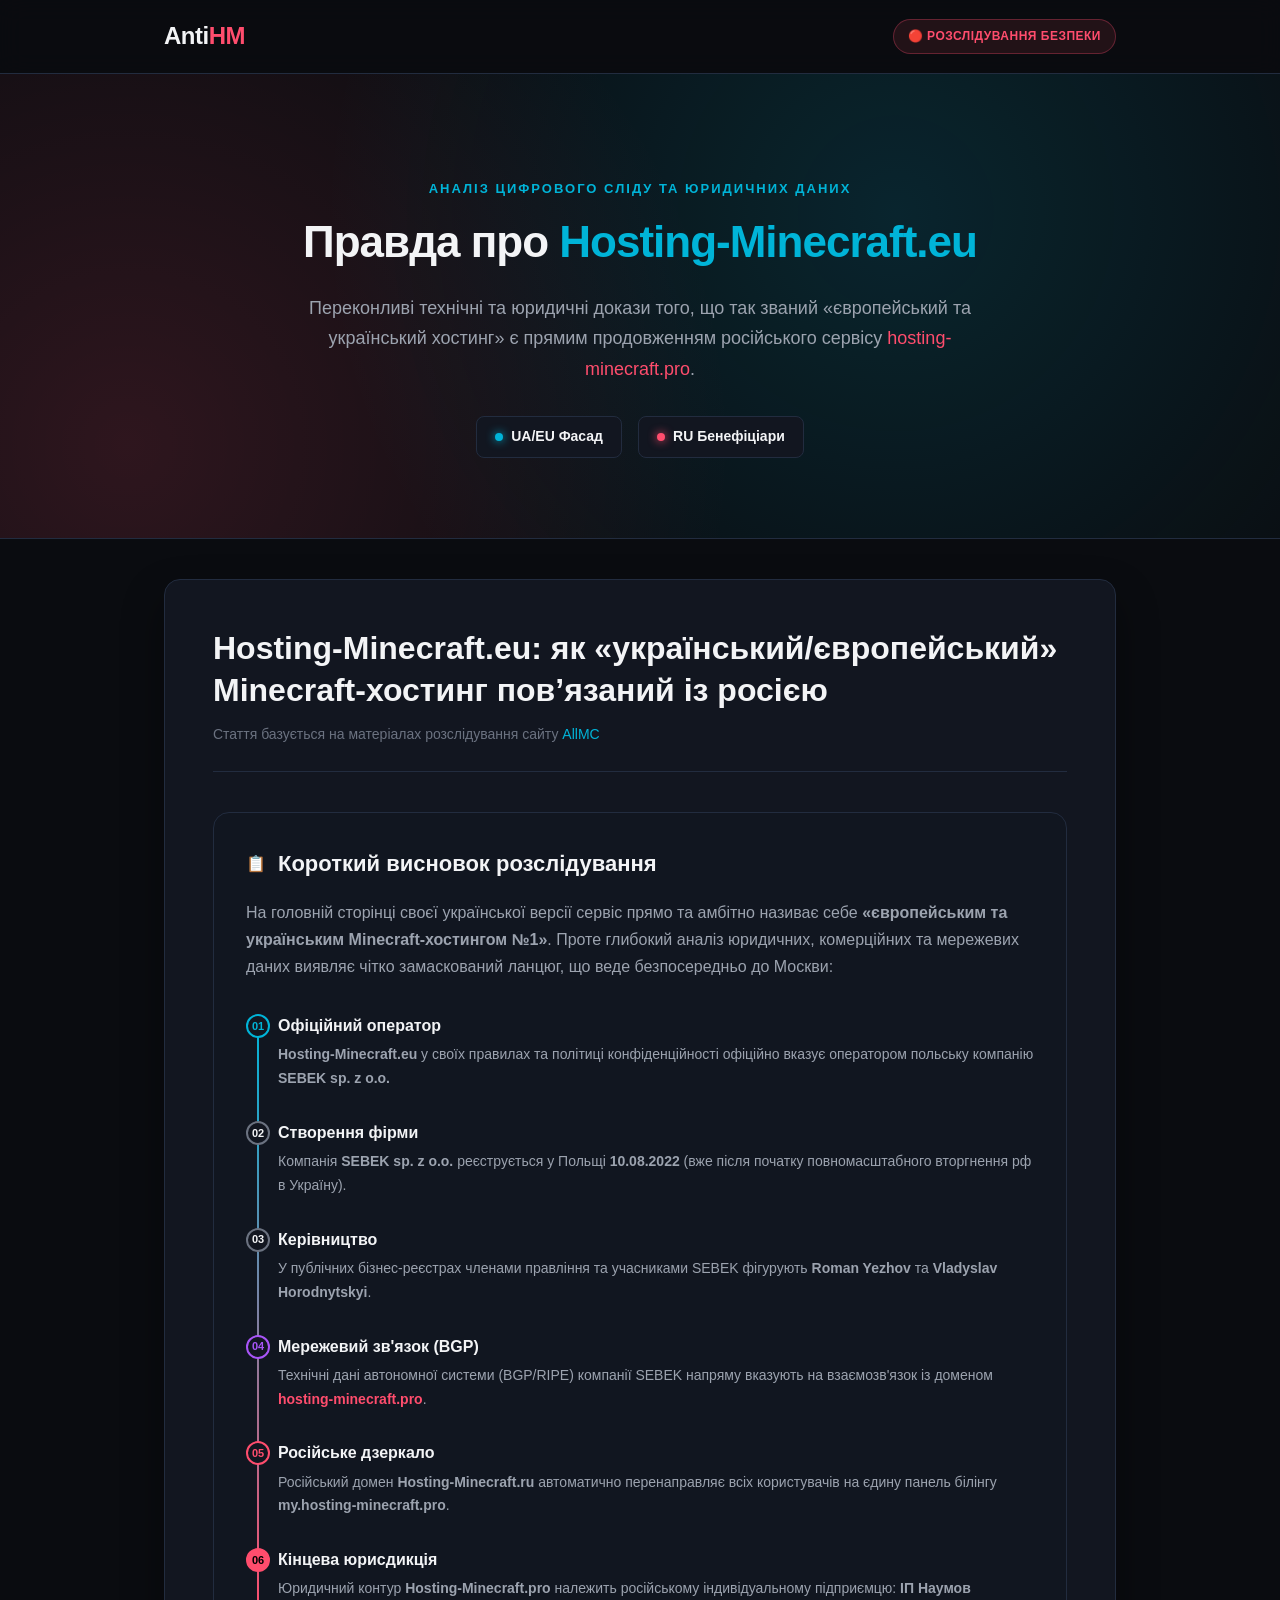
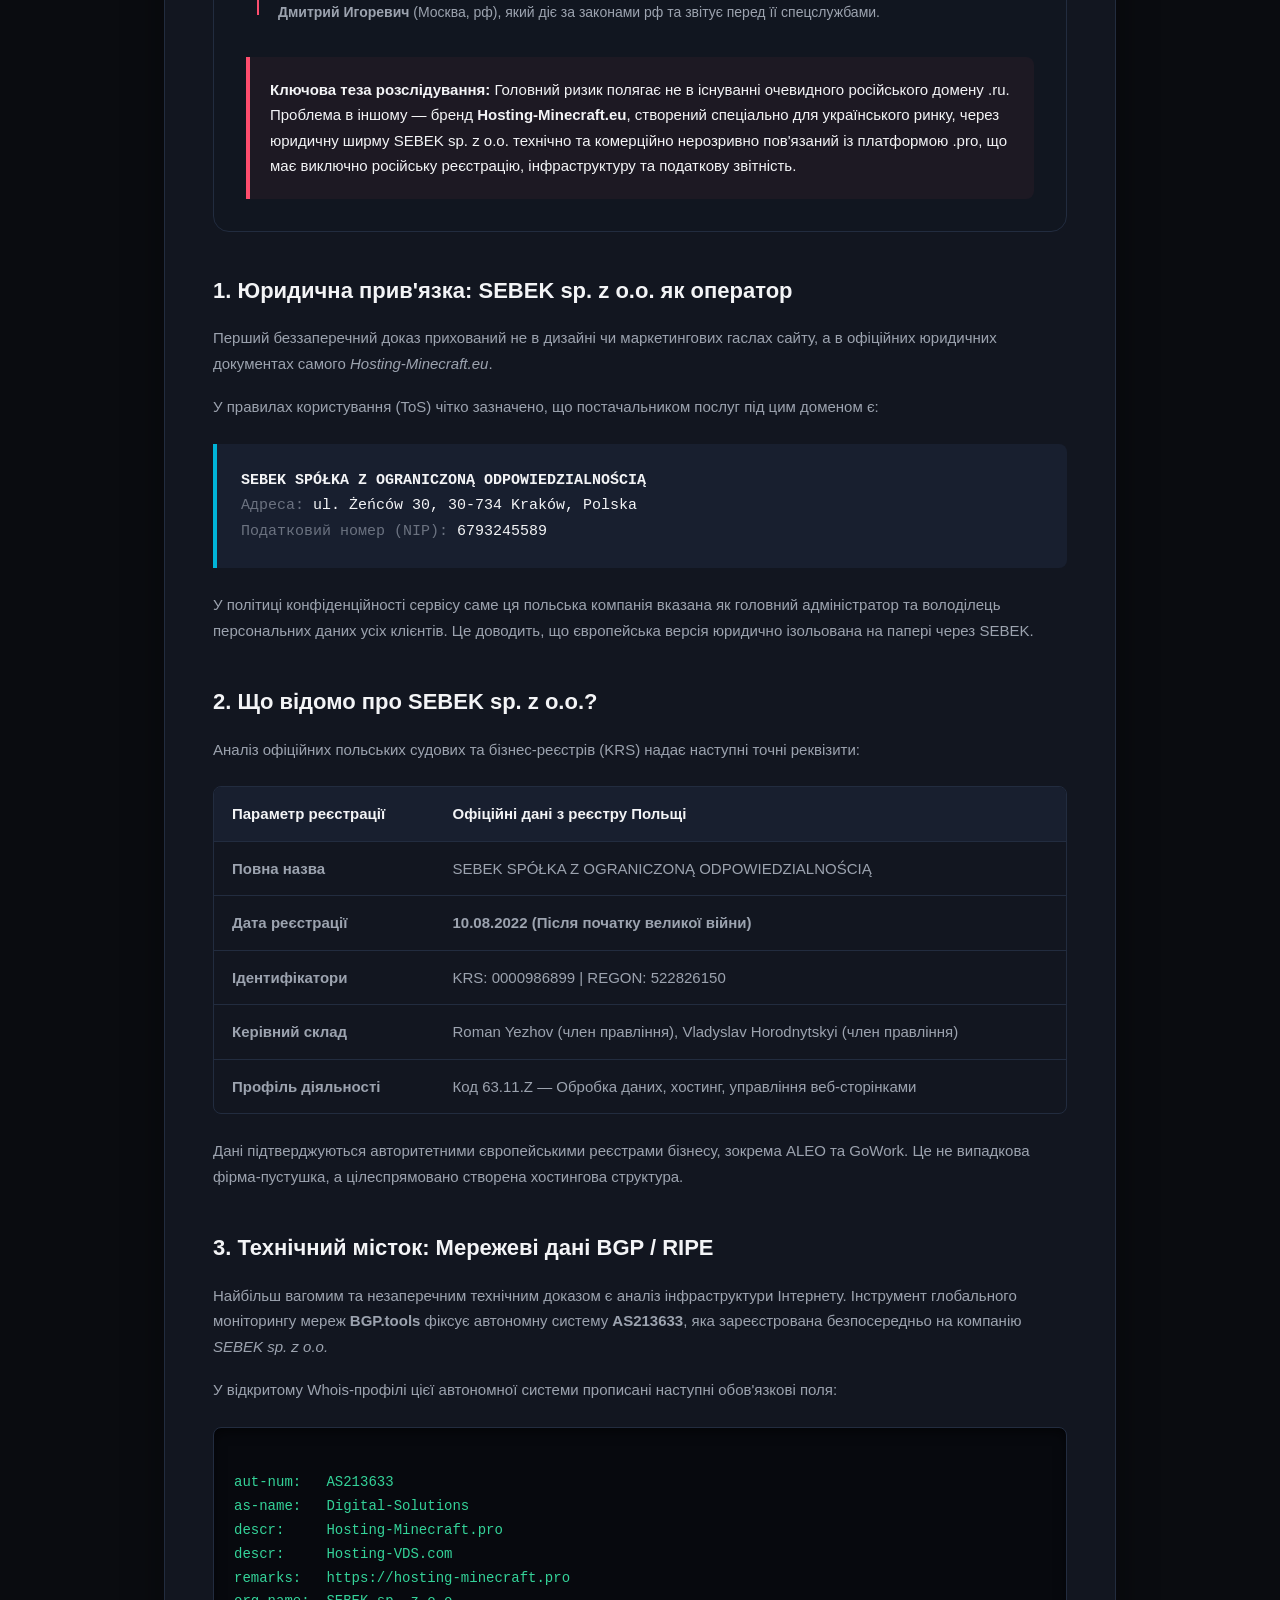
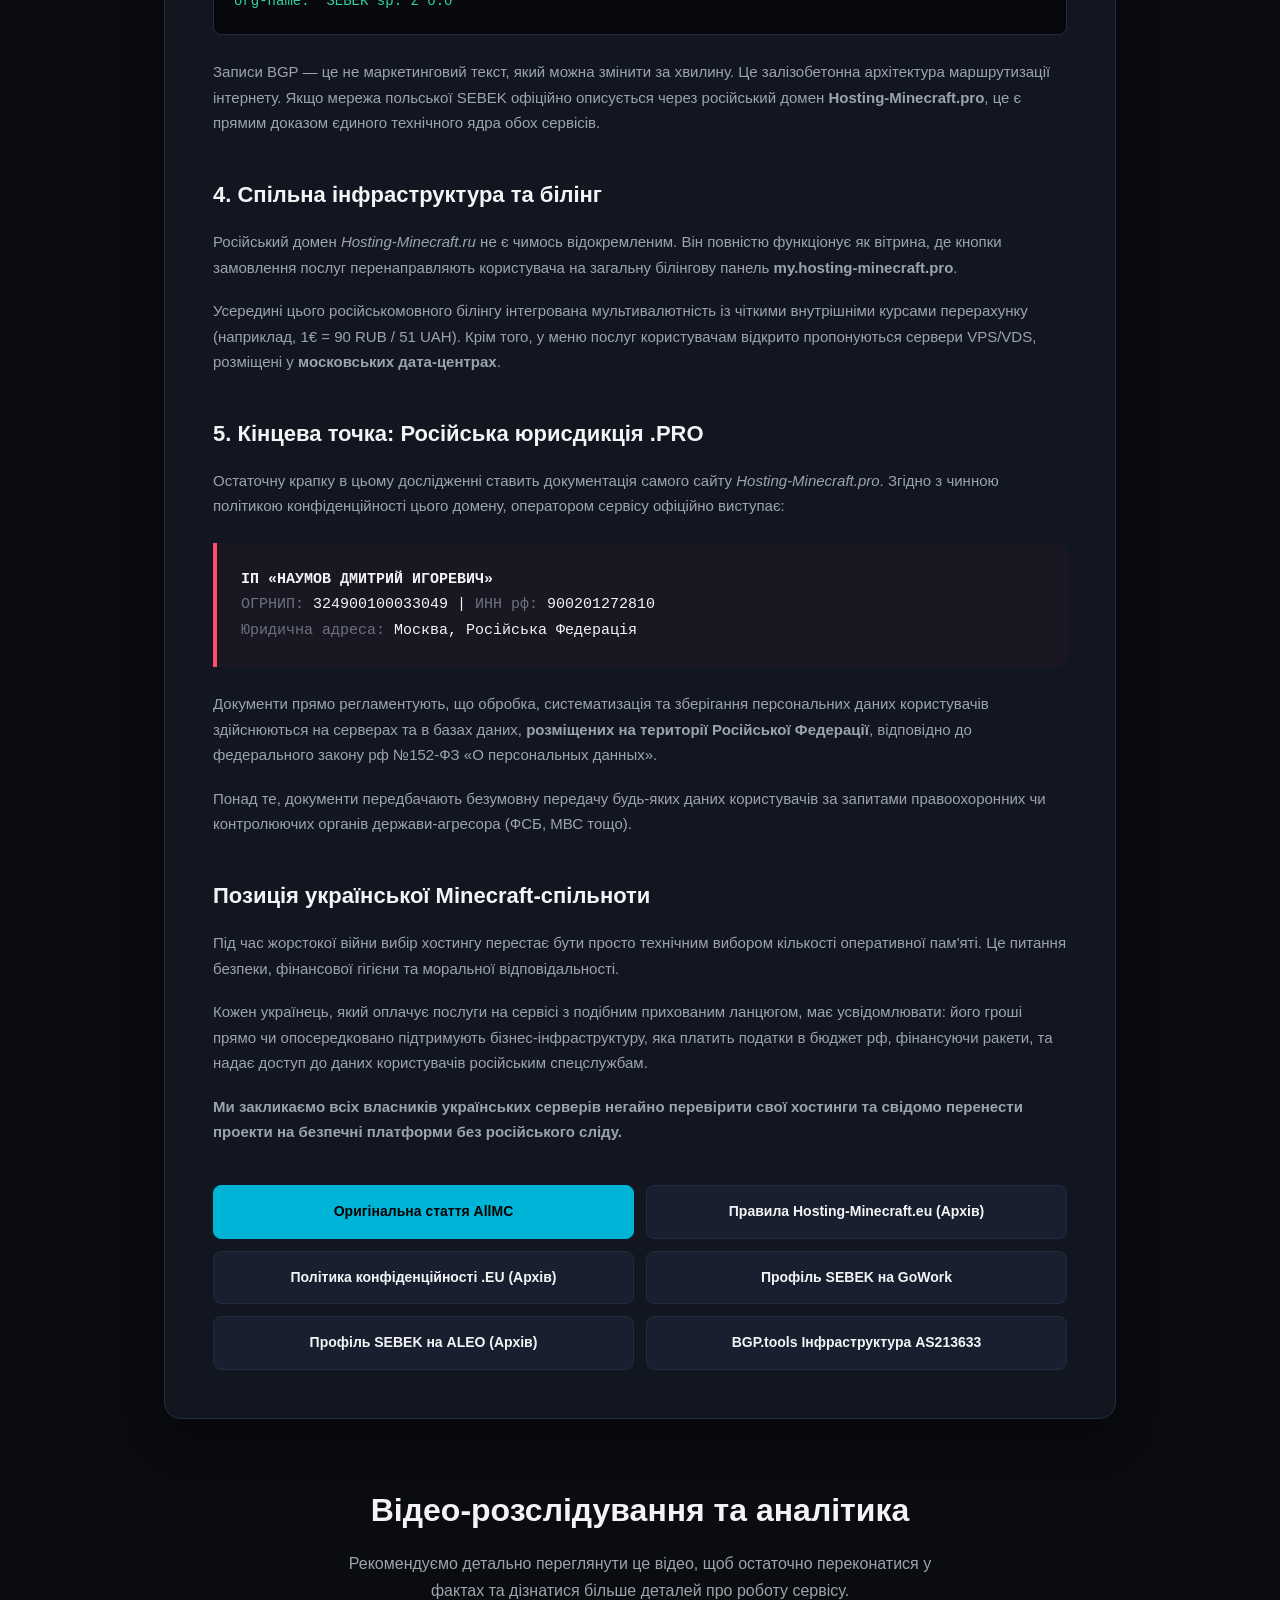
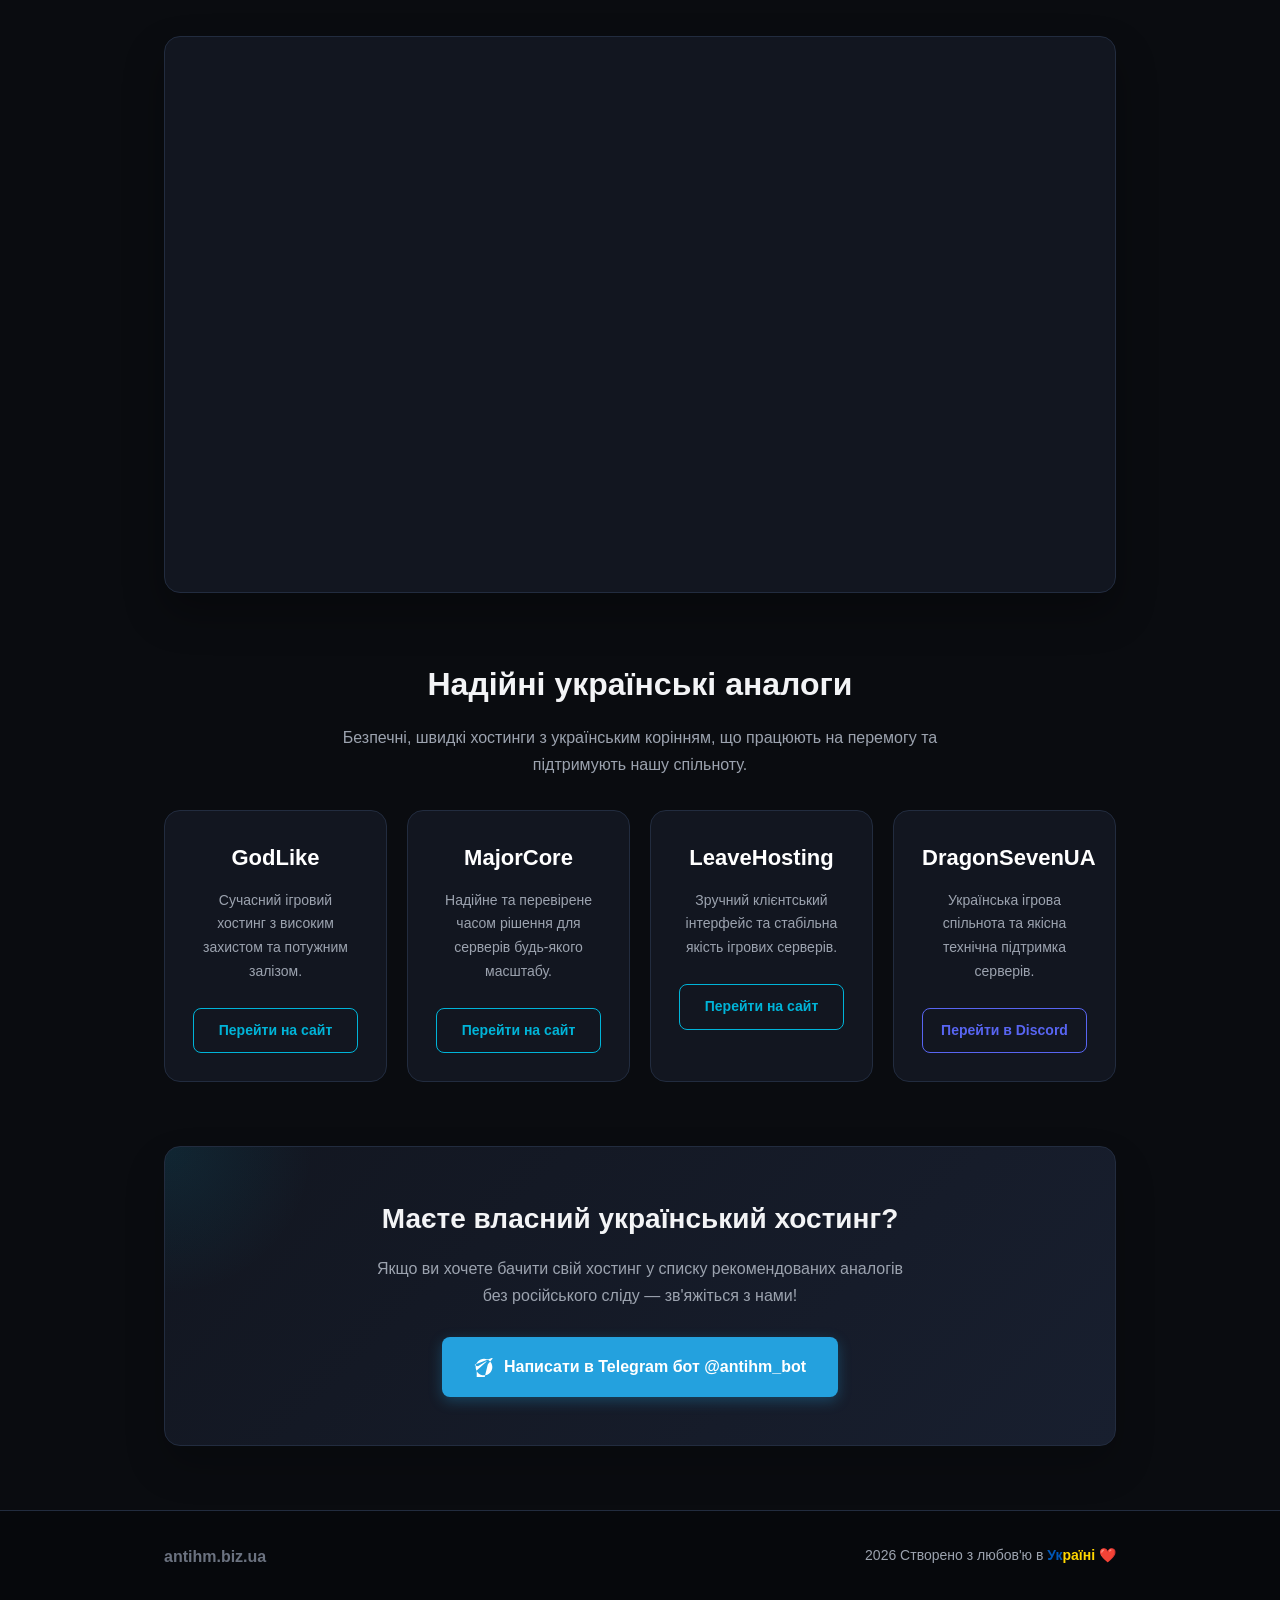
==== commit 15c9bdbd: "Update Discord link text in index.html" ====
--- a/index.html
+++ b/index.html
@@ -248,7 +248,7 @@
                 <div class="alt-card card-glow-blue">
                     <div class="card-brand">DragonSevenUA</div>
                     <p>Українська ігрова спільнота та якісна технічна підтримка серверів.</p>
-                    <a href="https://discord.gg/q99X2ajT8p" target="_blank" class="card-link btn-discord">Наш Discord</a>
+                    <a href="https://discord.gg/q99X2ajT8p" target="_blank" class="card-link btn-discord">Перейти в Discord</a>
                 </div>
             </div>
         </section>
